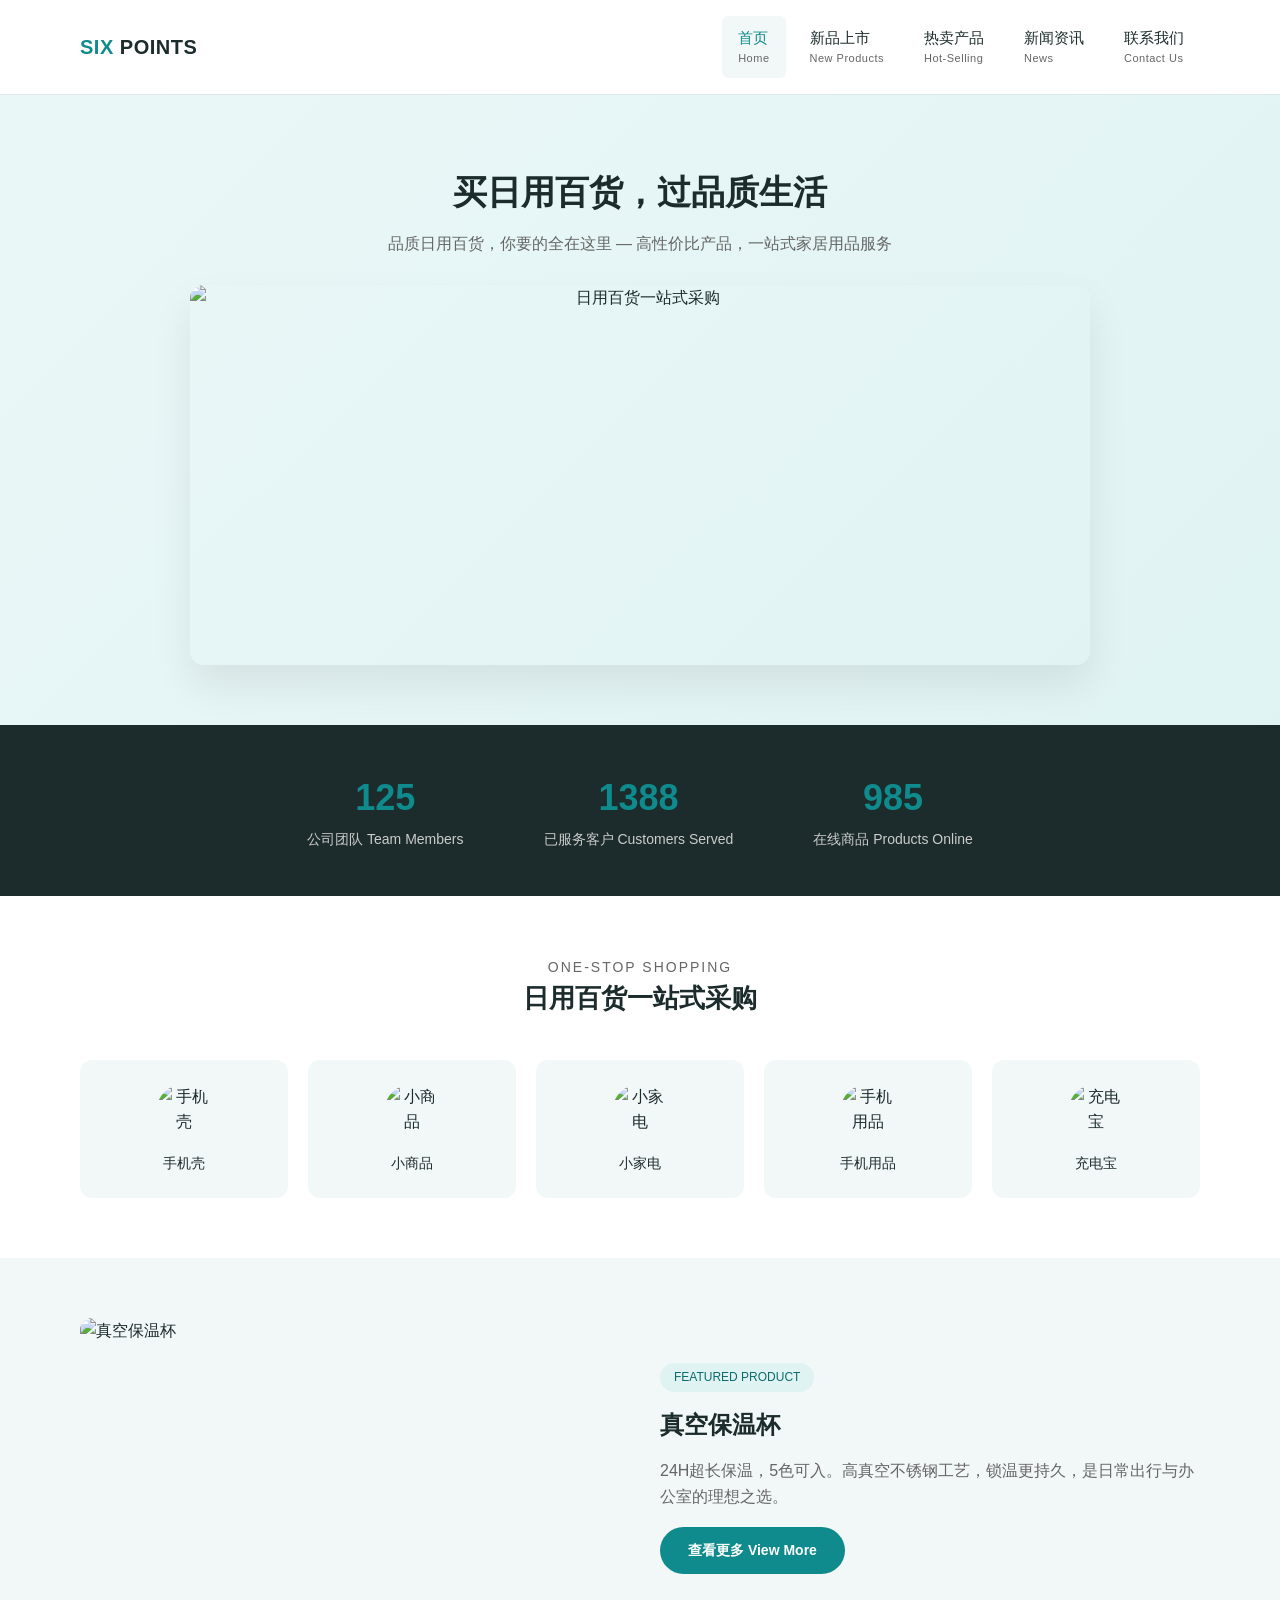
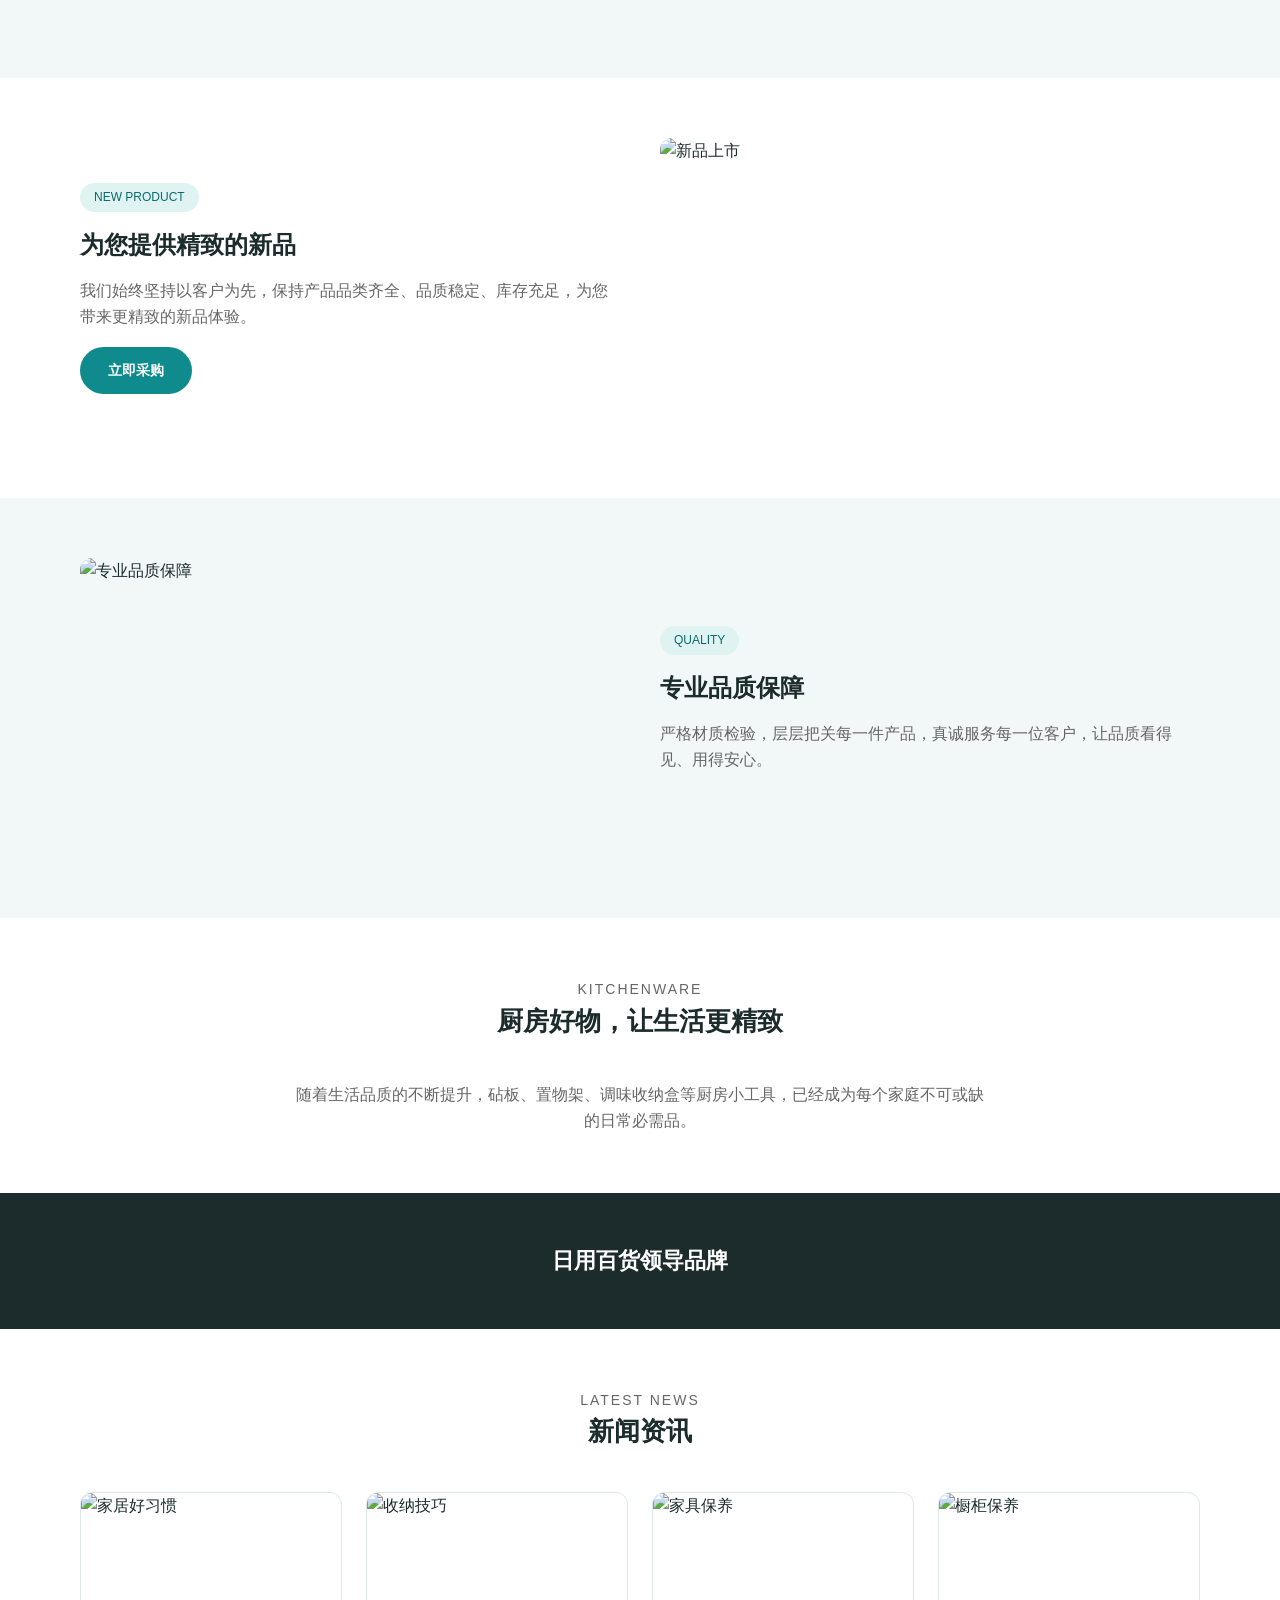
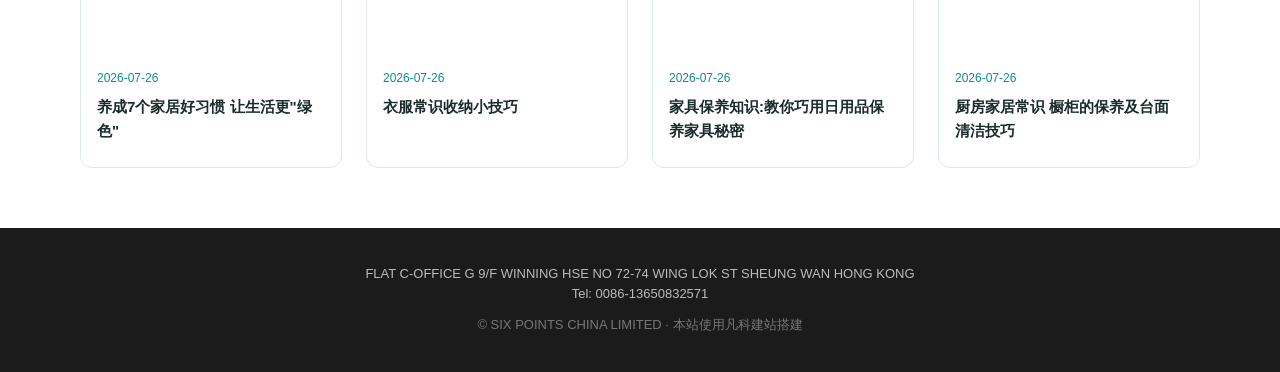
==== index.html @ 9bcf4001 "." ====
<!DOCTYPE html>
<html lang="zh-CN">
<head>
<meta charset="UTF-8">
<title>SIX POINTS CHINA LIMITED — 日用百货一站式采购</title>
<meta name="viewport" content="width=device-width, initial-scale=1.0">
<link rel="stylesheet" href="style.css">
</head>
<body>
<header>
  <div class="header-inner">
    <div class="logo">SIX <span>POINTS</span></div>
    <nav><ul>
      <li><a href="index.html" class="active">首页<span class="en">Home</span></a></li>
      <li><a href="new-products.html">新品上市<span class="en">New Products</span></a></li>
      <li><a href="hot-products.html">热卖产品<span class="en">Hot-Selling</span></a></li>
      <li><a href="news.html">新闻资讯<span class="en">News</span></a></li>
      <li><a href="contact.html">联系我们<span class="en">Contact Us</span></a></li>
    </ul></nav>
  </div>
</header>

<section class="hero">
  <div class="container">
    <h1>买日用百货，过品质生活</h1>
    <p>品质日用百货，你要的全在这里 — 高性价比产品，一站式家居用品服务</p>
    <div class="hero-img">
      <img src="https://images.unsplash.com/photo-1556911220-e15b29be8c8f?w=1200&q=80" alt="日用百货一站式采购">
    </div>
  </div>
</section>

<div class="stats">
  <div class="stat"><b>125</b><span>公司团队 Team Members</span></div>
  <div class="stat"><b>1388</b><span>已服务客户 Customers Served</span></div>
  <div class="stat"><b>985</b><span>在线商品 Products Online</span></div>
</div>

<section class="section">
  <div class="container">
    <div class="section-title"><p>ONE-STOP SHOPPING</p><h2>日用百货一站式采购</h2></div>
    <div class="categories">
      <div class="category"><img src="https://images.unsplash.com/photo-1601593346740-925612772716?w=200&q=80" alt="手机壳"><p>手机壳</p></div>
      <div class="category"><img src="https://images.unsplash.com/photo-1516975080664-ed2fc6a32937?w=200&q=80" alt="小商品"><p>小商品</p></div>
      <div class="category"><img src="https://images.unsplash.com/photo-1585659722983-3a675dabf23d?w=200&q=80" alt="小家电"><p>小家电</p></div>
      <div class="category"><img src="https://images.unsplash.com/photo-1512499617640-c74ae3a79d37?w=200&q=80" alt="手机用品"><p>手机用品</p></div>
      <div class="category"><img src="https://images.unsplash.com/photo-1609091839311-d5365f9ff1c5?w=200&q=80" alt="充电宝"><p>充电宝</p></div>
    </div>
  </div>
</section>

<section class="section" style="background:var(--light);">
  <div class="container two-col">
    <img src="https://images.unsplash.com/photo-1523275335684-37898b6baf30?w=800&q=80" alt="真空保温杯">
    <div>
      <span class="tag-badge">FEATURED PRODUCT</span>
      <h3>真空保温杯</h3>
      <p>24H超长保温，5色可入。高真空不锈钢工艺，锁温更持久，是日常出行与办公室的理想之选。</p>
      <a href="hot-products.html" class="btn">查看更多 View More</a>
    </div>
  </div>
</section>

<section class="section">
  <div class="container two-col">
    <div>
      <span class="tag-badge">NEW PRODUCT</span>
      <h3>为您提供精致的新品</h3>
      <p>我们始终坚持以客户为先，保持产品品类齐全、品质稳定、库存充足，为您带来更精致的新品体验。</p>
      <a href="new-products.html" class="btn">立即采购</a>
    </div>
    <img src="https://images.unsplash.com/photo-1584589167171-541ce45f1eea?w=800&q=80" alt="新品上市">
  </div>
</section>

<section class="section" style="background:var(--light);">
  <div class="container two-col">
    <img src="https://images.unsplash.com/photo-1584622650111-993a426fbf0a?w=800&q=80" alt="专业品质保障">
    <div>
      <span class="tag-badge">QUALITY</span>
      <h3>专业品质保障</h3>
      <p>严格材质检验，层层把关每一件产品，真诚服务每一位客户，让品质看得见、用得安心。</p>
    </div>
  </div>
</section>

<section class="section">
  <div class="container">
    <div class="section-title"><p>KITCHENWARE</p><h2>厨房好物，让生活更精致</h2></div>
    <p style="max-width:700px;margin:0 auto;text-align:center;color:var(--gray);">
      随着生活品质的不断提升，砧板、置物架、调味收纳盒等厨房小工具，已经成为每个家庭不可或缺的日常必需品。
    </p>
  </div>
</section>

<div class="brand-banner">日用百货领导品牌</div>

<section class="section">
  <div class="container">
    <div class="section-title"><p>LATEST NEWS</p><h2>新闻资讯</h2></div>
    <div class="grid-4">
      <a class="news-card" href="article1.html">
        <img src="https://images.unsplash.com/photo-1600585154340-be6161a56a0c?w=400&q=80" alt="家居好习惯">
        <div class="body"><div class="date">2026-07-26</div><h4>养成7个家居好习惯 让生活更"绿色"</h4></div>
      </a>
      <a class="news-card" href="article2.html">
        <img src="https://images.unsplash.com/photo-1489274495757-95c7c837b101?w=400&q=80" alt="收纳技巧">
        <div class="body"><div class="date">2026-07-26</div><h4>衣服常识收纳小技巧</h4></div>
      </a>
      <a class="news-card" href="article3.html">
        <img src="https://images.unsplash.com/photo-1493666438817-866a91353ca9?w=400&q=80" alt="家具保养">
        <div class="body"><div class="date">2026-07-26</div><h4>家具保养知识:教你巧用日用品保养家具秘密</h4></div>
      </a>
      <a class="news-card" href="article4.html">
        <img src="https://images.unsplash.com/photo-1556909114-f6e7ad7d3136?w=400&q=80" alt="橱柜保养">
        <div class="body"><div class="date">2026-07-26</div><h4>厨房家居常识 橱柜的保养及台面清洁技巧</h4></div>
      </a>
    </div>
  </div>
</section>

<footer>
  <div class="container">
    <p>FLAT C-OFFICE G 9/F WINNING HSE NO 72-74 WING LOK ST SHEUNG WAN HONG KONG</p>
    <p>Tel: 0086-13650832571</p>
    <p class="credit">© SIX POINTS CHINA LIMITED · 本站使用凡科建站搭建</p>
  </div>
</footer>
</body>
</html>
---- style.css ----
:root{
  --primary:#0f8b8d;
  --primary-dark:#0b6b6d;
  --dark:#1c2b2b;
  --gray:#666;
  --light:#f2f7f7;
  --border:#dde8e8;
}
*{box-sizing:border-box;margin:0;padding:0;}
body{font-family:"PingFang SC","Microsoft YaHei","Helvetica Neue",Arial,sans-serif;color:var(--dark);background:#fff;line-height:1.6;}
a{text-decoration:none;color:inherit;}
img{max-width:100%;display:block;}
.container{max-width:1160px;margin:0 auto;padding:0 20px;}

header{border-bottom:1px solid var(--border);position:sticky;top:0;background:#fff;z-index:10;}
.header-inner{display:flex;align-items:center;justify-content:space-between;padding:16px 20px;max-width:1160px;margin:0 auto;}
.logo{font-weight:700;font-size:20px;color:var(--primary);letter-spacing:.5px;}
.logo span{color:var(--dark);}
nav ul{display:flex;list-style:none;gap:8px;flex-wrap:wrap;}
nav a{display:block;padding:10px 16px;border-radius:6px;font-size:15px;color:var(--dark);}
nav a .en{display:block;font-size:11px;color:var(--gray);letter-spacing:.5px;}
nav a:hover, nav a.active{background:var(--light);color:var(--primary);}

.hero{background:linear-gradient(135deg,#eaf7f7,#e0f3f3);padding:70px 0 60px;text-align:center;}
.hero h1{font-size:34px;color:var(--dark);margin-bottom:12px;}
.hero p{color:var(--gray);font-size:16px;margin-bottom:28px;}
.hero-img{max-width:900px;margin:0 auto;border-radius:14px;overflow:hidden;box-shadow:0 20px 40px rgba(0,0,0,.08);}
.hero-img img{width:100%;height:380px;object-fit:cover;}

.btn{display:inline-block;background:var(--primary);color:#fff;padding:12px 28px;border-radius:30px;font-weight:600;font-size:14px;transition:background .2s;}
.btn:hover{background:var(--primary-dark);}

.section{padding:60px 0;}
.section-title{text-align:center;margin-bottom:40px;}
.section-title h2{font-size:26px;margin-bottom:6px;}
.section-title p{color:var(--gray);font-size:14px;text-transform:uppercase;letter-spacing:2px;}

.stats{display:flex;justify-content:center;gap:80px;background:var(--dark);color:#fff;padding:44px 0;flex-wrap:wrap;text-align:center;}
.stat b{display:block;font-size:36px;color:var(--primary);}
.stat span{font-size:14px;color:#ccc;}

.categories{display:grid;grid-template-columns:repeat(5,1fr);gap:20px;}
.category{background:var(--light);border-radius:12px;padding:24px 10px;text-align:center;cursor:default;transition:transform .2s;}
.category:hover{transform:translateY(-4px);}
.category img{width:56px;height:56px;object-fit:cover;border-radius:50%;margin:0 auto 12px;}
.category p{font-size:14px;}

.two-col{display:grid;grid-template-columns:1fr 1fr;gap:40px;align-items:center;}
.two-col img{border-radius:12px;width:100%;height:300px;object-fit:cover;}
.two-col h3{font-size:24px;margin-bottom:14px;}
.two-col p{color:var(--gray);margin-bottom:18px;}
.tag-badge{display:inline-block;background:#e0f3f3;color:var(--primary-dark);padding:5px 14px;border-radius:20px;font-size:12px;margin-bottom:14px;}

.grid-3{display:grid;grid-template-columns:repeat(3,1fr);gap:24px;}
.grid-4{display:grid;grid-template-columns:repeat(4,1fr);gap:24px;}
.product-card{border:1px solid var(--border);border-radius:12px;overflow:hidden;transition:box-shadow .2s;}
.product-card:hover{box-shadow:0 10px 24px rgba(0,0,0,.08);}
.product-card img{width:100%;height:190px;object-fit:cover;}
.product-card .name{padding:14px;font-size:14px;text-align:center;}

.news-card{border:1px solid var(--border);border-radius:12px;overflow:hidden;display:flex;flex-direction:column;}
.news-card img{width:100%;height:160px;object-fit:cover;}
.news-card .body{padding:16px;}
.news-card .date{color:var(--primary);font-size:12px;margin-bottom:6px;}
.news-card h4{font-size:15px;margin-bottom:8px;}
.news-list-row{display:flex;gap:16px;padding:16px 0;border-bottom:1px solid var(--border);align-items:center;}
.news-list-row img{width:110px;height:80px;object-fit:cover;border-radius:8px;flex-shrink:0;}
.news-list-row .date{font-size:12px;color:var(--gray);margin-top:4px;}

.brand-banner{background:var(--dark);color:#fff;text-align:center;padding:50px 0;font-size:22px;font-weight:600;}

footer{background:#1b1b1b;color:#bbb;padding:36px 0;font-size:13px;text-align:center;}
footer a{color:#bbb;}
footer .credit{margin-top:10px;color:#777;}

.page-hero{background:var(--dark);color:#fff;padding:50px 0;text-align:center;}
.page-hero h1{font-size:28px;}
.page-hero p{color:#aaa;font-size:13px;letter-spacing:2px;text-transform:uppercase;margin-top:6px;}

.filler-block{padding:26px 0;border-bottom:1px dashed var(--border);}
.filler-block h3{color:var(--primary-dark);font-size:18px;margin-bottom:10px;}
.filler-block p{color:var(--gray);font-size:14px;}

.article-body{max-width:760px;margin:0 auto;padding:40px 20px;}
.article-body h1{font-size:26px;margin-bottom:10px;}
.article-body .meta{color:var(--gray);font-size:13px;margin-bottom:26px;}
.article-body p{margin-bottom:16px;color:#333;}
.article-nav{display:flex;justify-content:space-between;margin-top:36px;padding-top:20px;border-top:1px solid var(--border);font-size:14px;}
.share{margin-top:24px;display:flex;gap:10px;}
.share span{width:34px;height:34px;border-radius:50%;background:var(--light);display:flex;align-items:center;justify-content:center;font-size:12px;color:var(--gray);}

.contact-wrap{display:grid;grid-template-columns:1fr 1fr;gap:50px;}
.contact-info p{margin-bottom:14px;}
.contact-info b{color:var(--primary-dark);}
form{display:flex;flex-direction:column;gap:14px;}
form input, form textarea{padding:12px 14px;border:1px solid var(--border);border-radius:8px;font-size:14px;font-family:inherit;}
.captcha-row{display:flex;gap:10px;align-items:center;}
.captcha-row img{width:100px;height:40px;object-fit:cover;border-radius:6px;}
.captcha-row span{font-size:12px;color:var(--primary);cursor:pointer;}

@media(max-width:900px){
  nav ul{gap:0;}
  nav a{padding:8px 8px;font-size:13px;}
  .categories{grid-template-columns:repeat(3,1fr);}
  .two-col, .contact-wrap{grid-template-columns:1fr;}
  .grid-3, .grid-4{grid-template-columns:repeat(2,1fr);}
  .stats{gap:36px;}
}
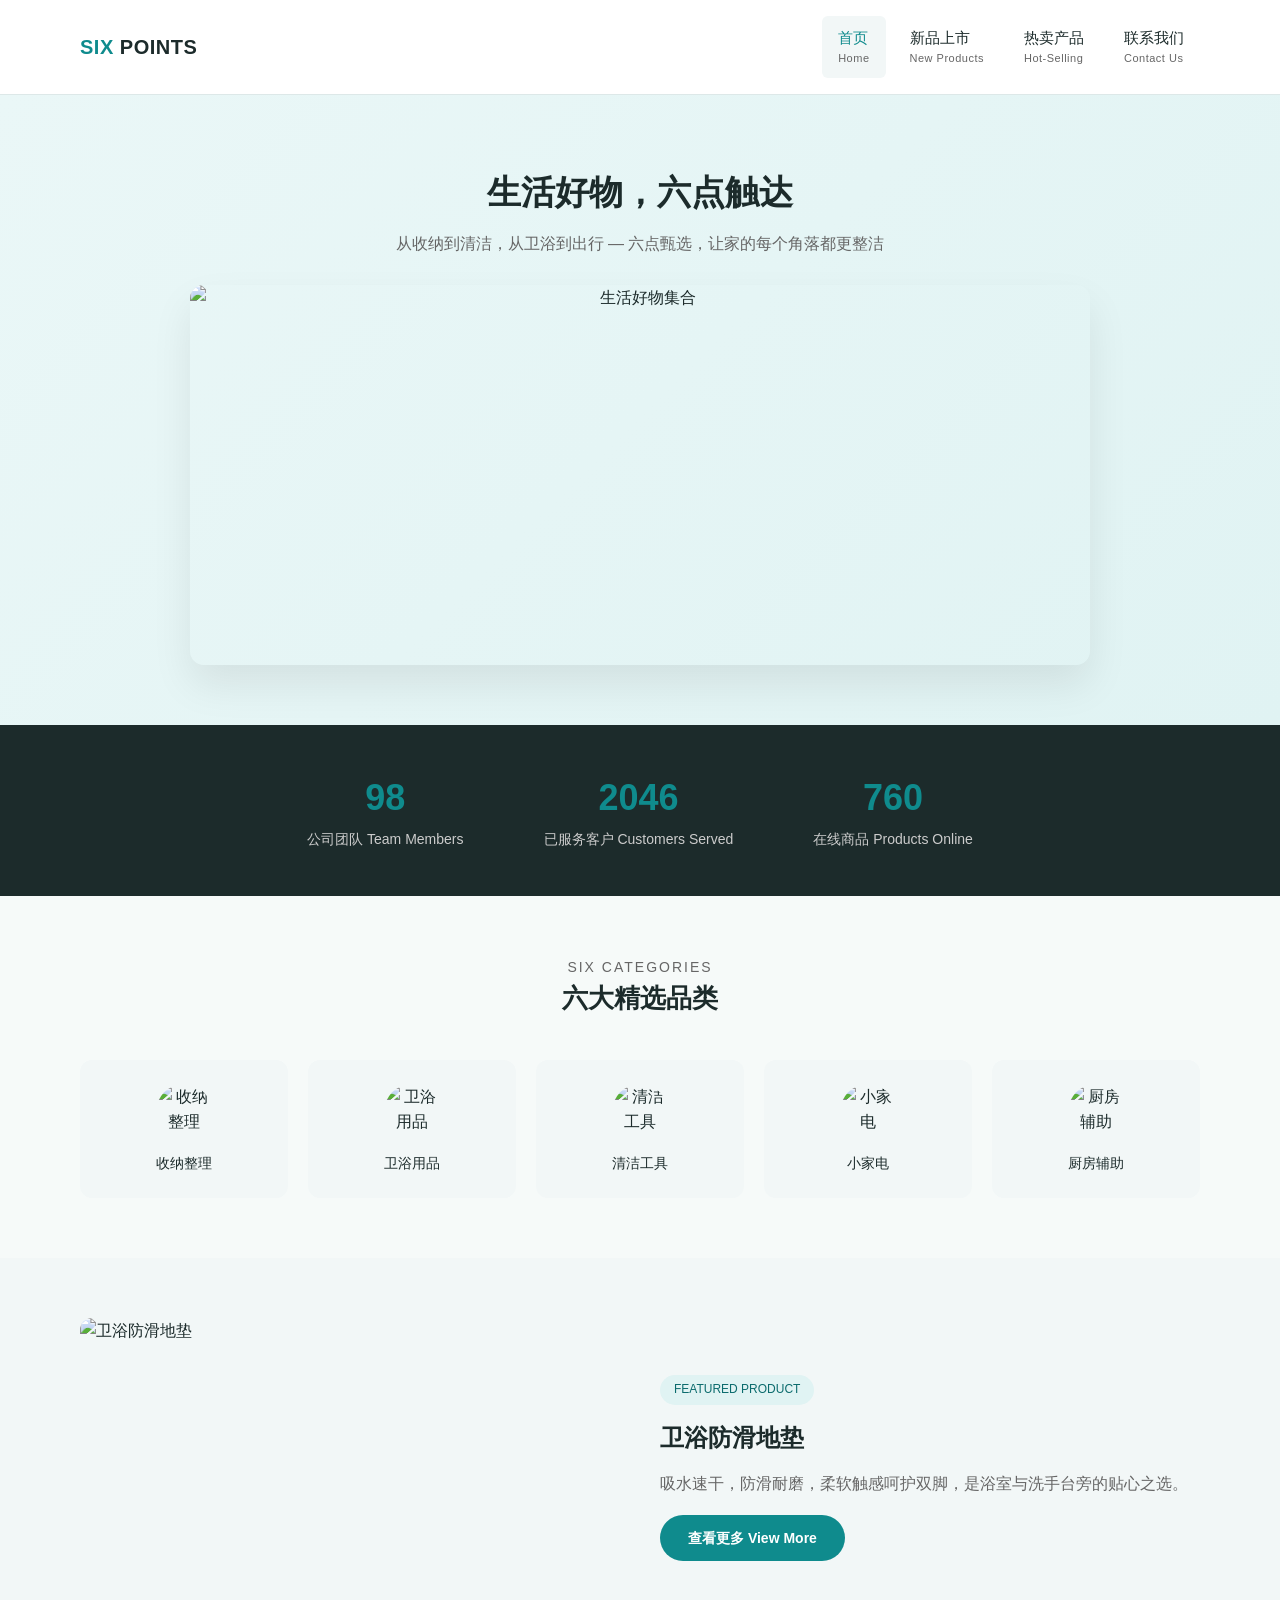
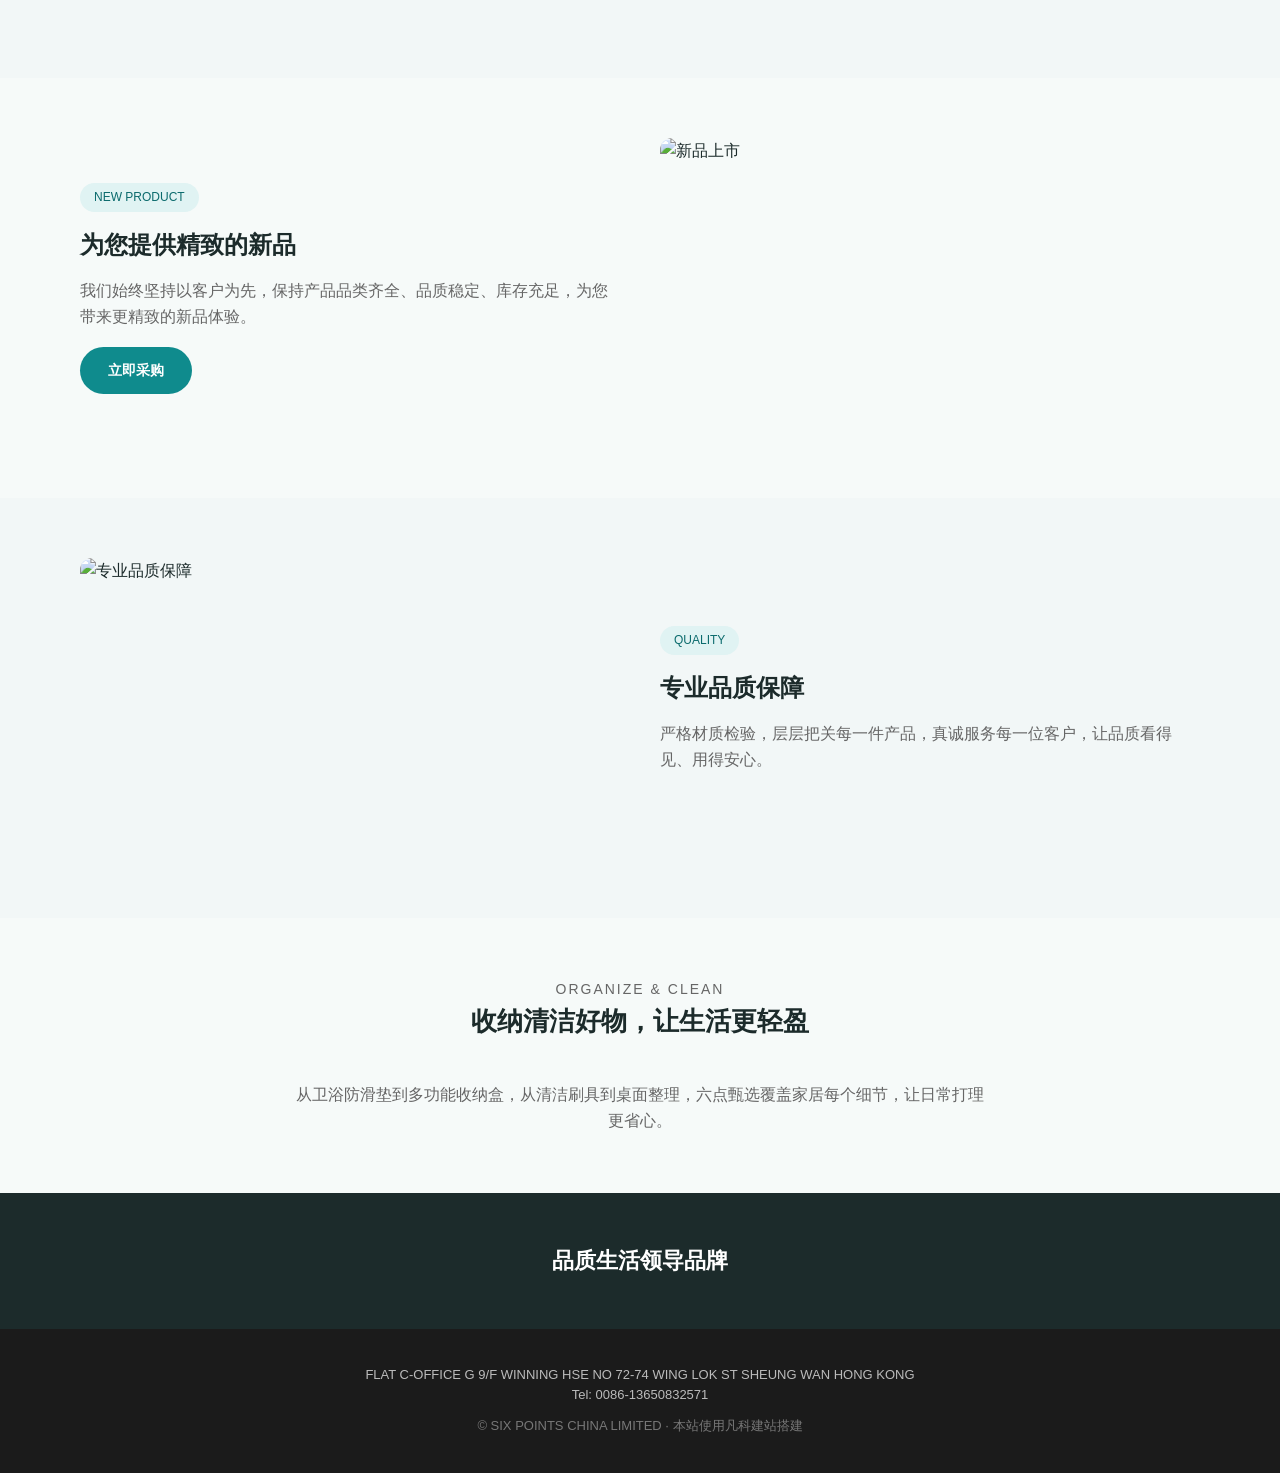
==== commit c50794e0: "/" ====
--- a/index.html
+++ b/index.html
@@ -2,7 +2,7 @@
 <html lang="zh-CN">
 <head>
 <meta charset="UTF-8">
-<title>SIX POINTS CHINA LIMITED — 日用百货一站式采购</title>
+<title>SIX POINTS CHINA LIMITED — 品质生活好物集合</title>
 <meta name="viewport" content="width=device-width, initial-scale=1.0">
 <link rel="stylesheet" href="style.css">
 </head>
@@ -14,7 +14,6 @@
       <li><a href="index.html" class="active">首页<span class="en">Home</span></a></li>
       <li><a href="new-products.html">新品上市<span class="en">New Products</span></a></li>
       <li><a href="hot-products.html">热卖产品<span class="en">Hot-Selling</span></a></li>
-      <li><a href="news.html">新闻资讯<span class="en">News</span></a></li>
       <li><a href="contact.html">联系我们<span class="en">Contact Us</span></a></li>
     </ul></nav>
   </div>
@@ -22,40 +21,40 @@
 
 <section class="hero">
   <div class="container">
-    <h1>买日用百货，过品质生活</h1>
-    <p>品质日用百货，你要的全在这里 — 高性价比产品，一站式家居用品服务</p>
+    <h1>生活好物，六点触达</h1>
+    <p>从收纳到清洁，从卫浴到出行 — 六点甄选，让家的每个角落都更整洁</p>
     <div class="hero-img">
-      <img src="https://images.unsplash.com/photo-1556911220-e15b29be8c8f?w=1200&q=80" alt="日用百货一站式采购">
+      <img src="https://images.unsplash.com/photo-1584100936595-c0654b55a2e2?w=1200&q=80" alt="生活好物集合">
     </div>
   </div>
 </section>
 
 <div class="stats">
-  <div class="stat"><b>125</b><span>公司团队 Team Members</span></div>
-  <div class="stat"><b>1388</b><span>已服务客户 Customers Served</span></div>
-  <div class="stat"><b>985</b><span>在线商品 Products Online</span></div>
+  <div class="stat"><b>98</b><span>公司团队 Team Members</span></div>
+  <div class="stat"><b>2046</b><span>已服务客户 Customers Served</span></div>
+  <div class="stat"><b>760</b><span>在线商品 Products Online</span></div>
 </div>
 
 <section class="section">
   <div class="container">
-    <div class="section-title"><p>ONE-STOP SHOPPING</p><h2>日用百货一站式采购</h2></div>
+    <div class="section-title"><p>SIX CATEGORIES</p><h2>六大精选品类</h2></div>
     <div class="categories">
-      <div class="category"><img src="https://images.unsplash.com/photo-1601593346740-925612772716?w=200&q=80" alt="手机壳"><p>手机壳</p></div>
-      <div class="category"><img src="https://images.unsplash.com/photo-1516975080664-ed2fc6a32937?w=200&q=80" alt="小商品"><p>小商品</p></div>
+      <div class="category"><img src="https://images.unsplash.com/photo-1584464491033-06628f3a6b7b?w=200&q=80" alt="收纳整理"><p>收纳整理</p></div>
+      <div class="category"><img src="https://images.unsplash.com/photo-1586023492125-27b2c045efd7?w=200&q=80" alt="卫浴用品"><p>卫浴用品</p></div>
+      <div class="category"><img src="https://images.unsplash.com/photo-1571175443880-49e1d25b2bc5?w=200&q=80" alt="清洁工具"><p>清洁工具</p></div>
       <div class="category"><img src="https://images.unsplash.com/photo-1585659722983-3a675dabf23d?w=200&q=80" alt="小家电"><p>小家电</p></div>
-      <div class="category"><img src="https://images.unsplash.com/photo-1512499617640-c74ae3a79d37?w=200&q=80" alt="手机用品"><p>手机用品</p></div>
-      <div class="category"><img src="https://images.unsplash.com/photo-1609091839311-d5365f9ff1c5?w=200&q=80" alt="充电宝"><p>充电宝</p></div>
+      <div class="category"><img src="https://images.unsplash.com/photo-1602143407151-7111542de6e8?w=200&q=80" alt="厨房辅助"><p>厨房辅助</p></div>
     </div>
   </div>
 </section>
 
 <section class="section" style="background:var(--light);">
   <div class="container two-col">
-    <img src="https://images.unsplash.com/photo-1523275335684-37898b6baf30?w=800&q=80" alt="真空保温杯">
+    <img src="https://images.unsplash.com/photo-1620626011761-996317b8d101?w=800&q=80" alt="卫浴防滑地垫">
     <div>
       <span class="tag-badge">FEATURED PRODUCT</span>
-      <h3>真空保温杯</h3>
-      <p>24H超长保温，5色可入。高真空不锈钢工艺，锁温更持久，是日常出行与办公室的理想之选。</p>
+      <h3>卫浴防滑地垫</h3>
+      <p>吸水速干，防滑耐磨，柔软触感呵护双脚，是浴室与洗手台旁的贴心之选。</p>
       <a href="hot-products.html" class="btn">查看更多 View More</a>
     </div>
   </div>
@@ -69,13 +68,13 @@
       <p>我们始终坚持以客户为先，保持产品品类齐全、品质稳定、库存充足，为您带来更精致的新品体验。</p>
       <a href="new-products.html" class="btn">立即采购</a>
     </div>
-    <img src="https://images.unsplash.com/photo-1584589167171-541ce45f1eea?w=800&q=80" alt="新品上市">
+    <img src="https://images.unsplash.com/photo-1610701596007-11502861dcfa?w=800&q=80" alt="新品上市">
   </div>
 </section>
 
 <section class="section" style="background:var(--light);">
   <div class="container two-col">
-    <img src="https://images.unsplash.com/photo-1584622650111-993a426fbf0a?w=800&q=80" alt="专业品质保障">
+    <img src="https://images.unsplash.com/photo-1563453392212-326f5e854473?w=800&q=80" alt="专业品质保障">
     <div>
       <span class="tag-badge">QUALITY</span>
       <h3>专业品质保障</h3>
@@ -86,38 +85,14 @@
 
 <section class="section">
   <div class="container">
-    <div class="section-title"><p>KITCHENWARE</p><h2>厨房好物，让生活更精致</h2></div>
+    <div class="section-title"><p>ORGANIZE & CLEAN</p><h2>收纳清洁好物，让生活更轻盈</h2></div>
     <p style="max-width:700px;margin:0 auto;text-align:center;color:var(--gray);">
-      随着生活品质的不断提升，砧板、置物架、调味收纳盒等厨房小工具，已经成为每个家庭不可或缺的日常必需品。
+      从卫浴防滑垫到多功能收纳盒，从清洁刷具到桌面整理，六点甄选覆盖家居每个细节，让日常打理更省心。
     </p>
   </div>
 </section>
 
-<div class="brand-banner">日用百货领导品牌</div>
-
-<section class="section">
-  <div class="container">
-    <div class="section-title"><p>LATEST NEWS</p><h2>新闻资讯</h2></div>
-    <div class="grid-4">
-      <a class="news-card" href="article1.html">
-        <img src="https://images.unsplash.com/photo-1600585154340-be6161a56a0c?w=400&q=80" alt="家居好习惯">
-        <div class="body"><div class="date">2026-07-26</div><h4>养成7个家居好习惯 让生活更"绿色"</h4></div>
-      </a>
-      <a class="news-card" href="article2.html">
-        <img src="https://images.unsplash.com/photo-1489274495757-95c7c837b101?w=400&q=80" alt="收纳技巧">
-        <div class="body"><div class="date">2026-07-26</div><h4>衣服常识收纳小技巧</h4></div>
-      </a>
-      <a class="news-card" href="article3.html">
-        <img src="https://images.unsplash.com/photo-1493666438817-866a91353ca9?w=400&q=80" alt="家具保养">
-        <div class="body"><div class="date">2026-07-26</div><h4>家具保养知识:教你巧用日用品保养家具秘密</h4></div>
-      </a>
-      <a class="news-card" href="article4.html">
-        <img src="https://images.unsplash.com/photo-1556909114-f6e7ad7d3136?w=400&q=80" alt="橱柜保养">
-        <div class="body"><div class="date">2026-07-26</div><h4>厨房家居常识 橱柜的保养及台面清洁技巧</h4></div>
-      </a>
-    </div>
-  </div>
-</section>
+<div class="brand-banner">品质生活领导品牌</div>
 
 <footer>
   <div class="container">
--- a/style.css
+++ b/style.css
@@ -7,7 +7,7 @@
   --border:#dde8e8;
 }
 *{box-sizing:border-box;margin:0;padding:0;}
-body{font-family:"PingFang SC","Microsoft YaHei","Helvetica Neue",Arial,sans-serif;color:var(--dark);background:#fff;line-height:1.6;}
+body{font-family:"PingFang SC","Microsoft YaHei","Helvetica Neue",Arial,sans-serif;color:var(--dark);background:#f6faf9;line-height:1.6;}
 a{text-decoration:none;color:inherit;}
 img{max-width:100%;display:block;}
 .container{max-width:1160px;margin:0 auto;padding:0 20px;}
